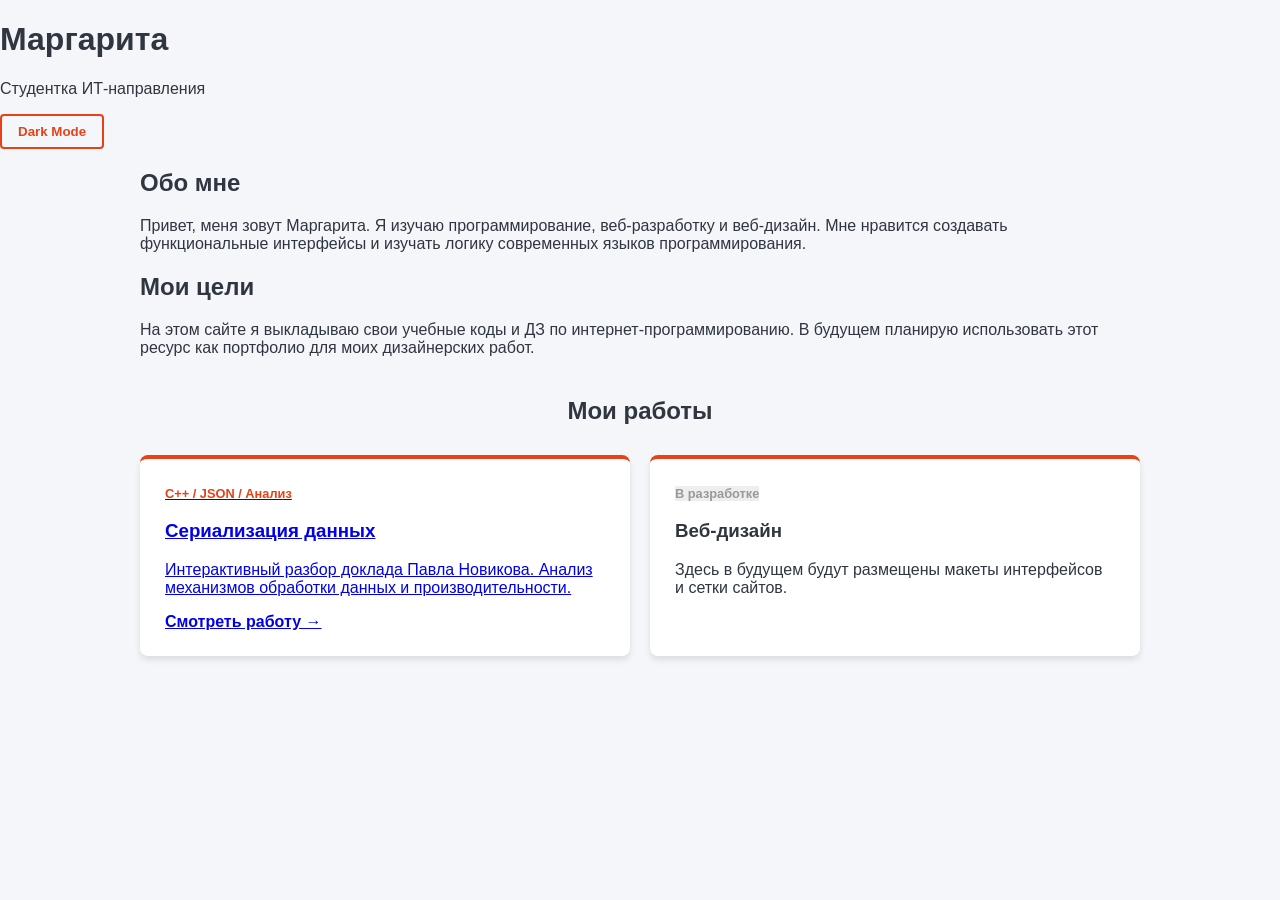
==== index.html @ 4ec5a1df "Update index.html" ====
<!DOCTYPE html>
<html lang="ru">
<head>
    <meta charset="UTF-8">
    <meta name="viewport" content="width=device-width, initial-scale=1.0">
    <title>Портфолио | Маргарита</title>
    <link rel="stylesheet" href="style.css">
</head>
<body>

    <header>
        <div class="header-content">
            <h1>Маргарита</h1>
            <p>Студентка ИТ-направления</p>
            <button id="theme-toggle" class="theme-btn">
                <span id="theme-text">Dark Mode</span>
            </button>
        </div>
    </header>

    <div class="container">
        <section class="about-section">
            <h2>Обо мне</h2>
            <p>Привет, меня зовут Маргарита. Я изучаю программирование, веб-разработку и веб-дизайн. Мне нравится создавать функциональные интерфейсы и изучать логику современных языков программирования.</p>
        </section>

        <section class="about-section goals-section">
            <h2>Мои цели</h2>
            <p>На этом сайте я выкладываю свои учебные коды и ДЗ по интернет-программированию. В будущем планирую использовать этот ресурс как портфолио для моих дизайнерских работ.</p>
        </section>

        <h2 style="text-align: center; margin: 40px 0 30px;">Мои работы</h2>
        
        <div class="projects-grid">
            <a href="json_task.html" class="project-card">
                <span class="tag">C++ / JSON / Анализ</span>
                <h3>Сериализация данных</h3>
                <p>Интерактивный разбор доклада Павла Новикова. Анализ механизмов обработки данных и производительности.</p>
                <strong>Смотреть работу →</strong>
            </a>

            <div class="project-card draft">
                <span class="tag" style="background: #eee; color: #999;">В разработке</span>
                <h3>Веб-дизайн</h3>
                <p>Здесь в будущем будут размещены макеты интерфейсов и сетки сайтов.</p>
            </div>
        </div>
    </div>

    <script src="script.js"></script>
</body>
</html>
---- style.css ----
:root {
    --bg-color: #f5f6fa;
    --card-bg: #ffffff;
    --text-main: #2f3640;
    --accent: #e84118;
    --header-bg: #2f3640;
    --transition: 0.3s ease;
}

[data-theme="dark"] {
    --bg-color: #121212;
    --card-bg: #1e1e1e;
    --text-main: #f5f6fa;
    --header-bg: #000000;
}

body {
    margin: 0;
    font-family: 'Segoe UI', Tahoma, Geneva, Verdana, sans-serif;
    background-color: var(--bg-color);
    color: var(--text-main);
    transition: background-color var(--transition);
}

.container { max-width: 1000px; margin: 0 auto; padding: 0 20px; }

.main-header {
    background-color: var(--header-bg);
    color: white;
    padding: 40px 0;
    border-bottom: 3px solid var(--accent);
}

.header-flex { display: flex; justify-content: space-between; align-items: center; }

.theme-btn {
    background: transparent;
    border: 2px solid var(--accent);
    color: var(--accent);
    padding: 8px 16px;
    border-radius: 4px;
    cursor: pointer;
    font-weight: bold;
    transition: 0.3s;
}

.theme-btn:hover { background: var(--accent); color: white; }

.info-grid { display: grid; grid-template-columns: 1.5fr 1fr; gap: 20px; margin-top: 20px; }

.card, .project-card {
    background: var(--card-bg);
    padding: 25px;
    border-radius: 8px;
    box-shadow: 0 4px 6px rgba(0,0,0,0.1);
}

.projects-section { padding: 50px 0; }
.projects-grid { display: grid; grid-template-columns: repeat(auto-fit, minmax(300px, 1fr)); gap: 20px; }
.project-link { text-decoration: none; color: inherit; }

.project-card { border-top: 4px solid var(--accent); transition: transform 0.2s; }
.project-card:hover { transform: translateY(-5px); }

.tag { color: var(--accent); font-size: 0.8rem; font-weight: bold; }
.title-center { text-align: center; margin-bottom: 30px; }
.main-footer { padding: 30px; text-align: center; opacity: 0.6; font-size: 0.9rem; }

@media (max-width: 768px) {
    .info-grid { grid-template-columns: 1fr; }
    .header-flex { flex-direction: column; gap: 20px; text-align: center; }
}
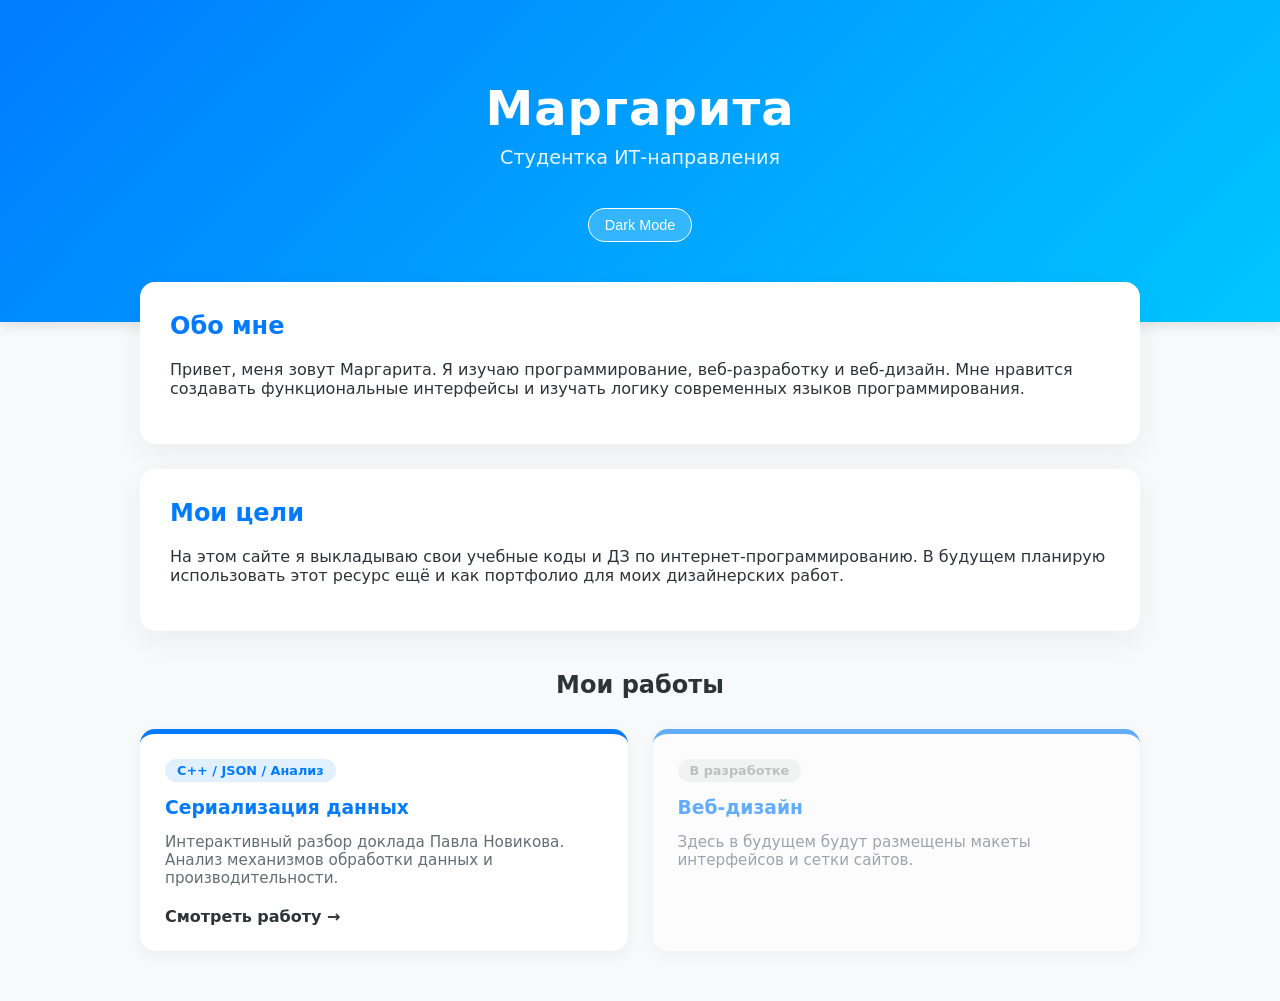
==== commit 3d872407: "Update index.html" ====
--- a/index.html
+++ b/index.html
@@ -26,7 +26,7 @@
 
         <section class="about-section goals-section">
             <h2>Мои цели</h2>
-            <p>На этом сайте я выкладываю свои учебные коды и ДЗ по интернет-программированию. В будущем планирую использовать этот ресурс как портфолио для моих дизайнерских работ.</p>
+            <p>На этом сайте я выкладываю свои учебные коды и ДЗ по интернет-программированию. В будущем планирую использовать этот ресурс ещё и как портфолио для моих дизайнерских работ.</p>
         </section>
 
         <h2 style="text-align: center; margin: 40px 0 30px;">Мои работы</h2>
--- a/style.css
+++ b/style.css
@@ -1,72 +1,110 @@
 :root {
-    --bg-color: #f5f6fa;
+    --bg-color: #f8f9fa;
     --card-bg: #ffffff;
-    --text-main: #2f3640;
-    --accent: #e84118;
-    --header-bg: #2f3640;
-    --transition: 0.3s ease;
+    --text-main: #2d3436;
+    --text-muted: #636e72;
+    --accent: #007bff;
+    --header-grad: linear-gradient(135deg, #007bff 0%, #00c6ff 100%);
+    --shadow: rgba(0,0,0,0.05);
 }
 
 [data-theme="dark"] {
     --bg-color: #121212;
     --card-bg: #1e1e1e;
-    --text-main: #f5f6fa;
-    --header-bg: #000000;
+    --text-main: #f8f9fa;
+    --text-muted: #b2bec3;
+    --header-grad: linear-gradient(135deg, #004a99 0%, #007bff 100%);
+    --shadow: rgba(0,0,0,0.3);
 }
 
 body {
+    font-family: 'Segoe UI', system-ui, sans-serif;
     margin: 0;
-    font-family: 'Segoe UI', Tahoma, Geneva, Verdana, sans-serif;
+    padding: 0;
     background-color: var(--bg-color);
     color: var(--text-main);
-    transition: background-color var(--transition);
+    transition: 0.3s ease;
 }
 
-.container { max-width: 1000px; margin: 0 auto; padding: 0 20px; }
-
-.main-header {
-    background-color: var(--header-bg);
+header {
+    background: var(--header-grad);
     color: white;
-    padding: 40px 0;
-    border-bottom: 3px solid var(--accent);
+    padding: 80px 20px;
+    text-align: center;
+    box-shadow: 0 4px 12px rgba(0,0,0,0.1);
 }
 
-.header-flex { display: flex; justify-content: space-between; align-items: center; }
+header h1 { margin: 0; font-size: 3rem; letter-spacing: 1px; }
+header p { font-size: 1.2rem; opacity: 0.9; margin-top: 10px; }
 
 .theme-btn {
-    background: transparent;
-    border: 2px solid var(--accent);
-    color: var(--accent);
+    margin-top: 20px;
+    background: rgba(255,255,255,0.2);
+    border: 1px solid white;
+    color: white;
     padding: 8px 16px;
-    border-radius: 4px;
+    border-radius: 20px;
     cursor: pointer;
-    font-weight: bold;
+    font-size: 0.9rem;
     transition: 0.3s;
 }
 
-.theme-btn:hover { background: var(--accent); color: white; }
+.theme-btn:hover { background: white; color: var(--accent); }
 
-.info-grid { display: grid; grid-template-columns: 1.5fr 1fr; gap: 20px; margin-top: 20px; }
+.container {
+    max-width: 1000px;
+    margin: -40px auto 50px;
+    padding: 0 20px;
+}
 
-.card, .project-card {
+.about-section {
+    background: var(--card-bg);
+    padding: 30px;
+    border-radius: 15px;
+    box-shadow: 0 10px 30px var(--shadow);
+    margin-bottom: 25px;
+}
+
+.about-section h2 { color: var(--accent); margin-top: 0; }
+
+.projects-grid {
+    display: grid;
+    grid-template-columns: repeat(auto-fit, minmax(300px, 1fr));
+    gap: 25px;
+}
+
+.project-card {
     background: var(--card-bg);
     padding: 25px;
-    border-radius: 8px;
-    box-shadow: 0 4px 6px rgba(0,0,0,0.1);
+    border-radius: 15px;
+    border-top: 5px solid var(--accent);
+    box-shadow: 0 5px 15px var(--shadow);
+    transition: transform 0.3s ease, box-shadow 0.3s ease;
+    text-decoration: none;
+    color: inherit;
 }
 
-.projects-section { padding: 50px 0; }
-.projects-grid { display: grid; grid-template-columns: repeat(auto-fit, minmax(300px, 1fr)); gap: 20px; }
-.project-link { text-decoration: none; color: inherit; }
+.project-card:hover {
+    transform: translateY(-10px);
+    box-shadow: 0 15px 35px var(--shadow);
+}
 
-.project-card { border-top: 4px solid var(--accent); transition: transform 0.2s; }
-.project-card:hover { transform: translateY(-5px); }
+.project-card h3 { margin: 15px 0 10px 0; color: var(--accent); }
+.project-card p { font-size: 0.95rem; color: var(--text-muted); margin-bottom: 20px; }
 
-.tag { color: var(--accent); font-size: 0.8rem; font-weight: bold; }
-.title-center { text-align: center; margin-bottom: 30px; }
-.main-footer { padding: 30px; text-align: center; opacity: 0.6; font-size: 0.9rem; }
+.tag {
+    display: inline-block;
+    background: #e1f0ff;
+    color: #007bff;
+    padding: 4px 12px;
+    border-radius: 20px;
+    font-size: 0.8rem;
+    font-weight: bold;
+}
 
-@media (max-width: 768px) {
-    .info-grid { grid-template-columns: 1fr; }
-    .header-flex { flex-direction: column; gap: 20px; text-align: center; }
+.draft { opacity: 0.6; cursor: default; }
+
+@media (max-width: 600px) {
+    header h1 { font-size: 2rem; }
+    .container { margin-top: 20px; }
 }
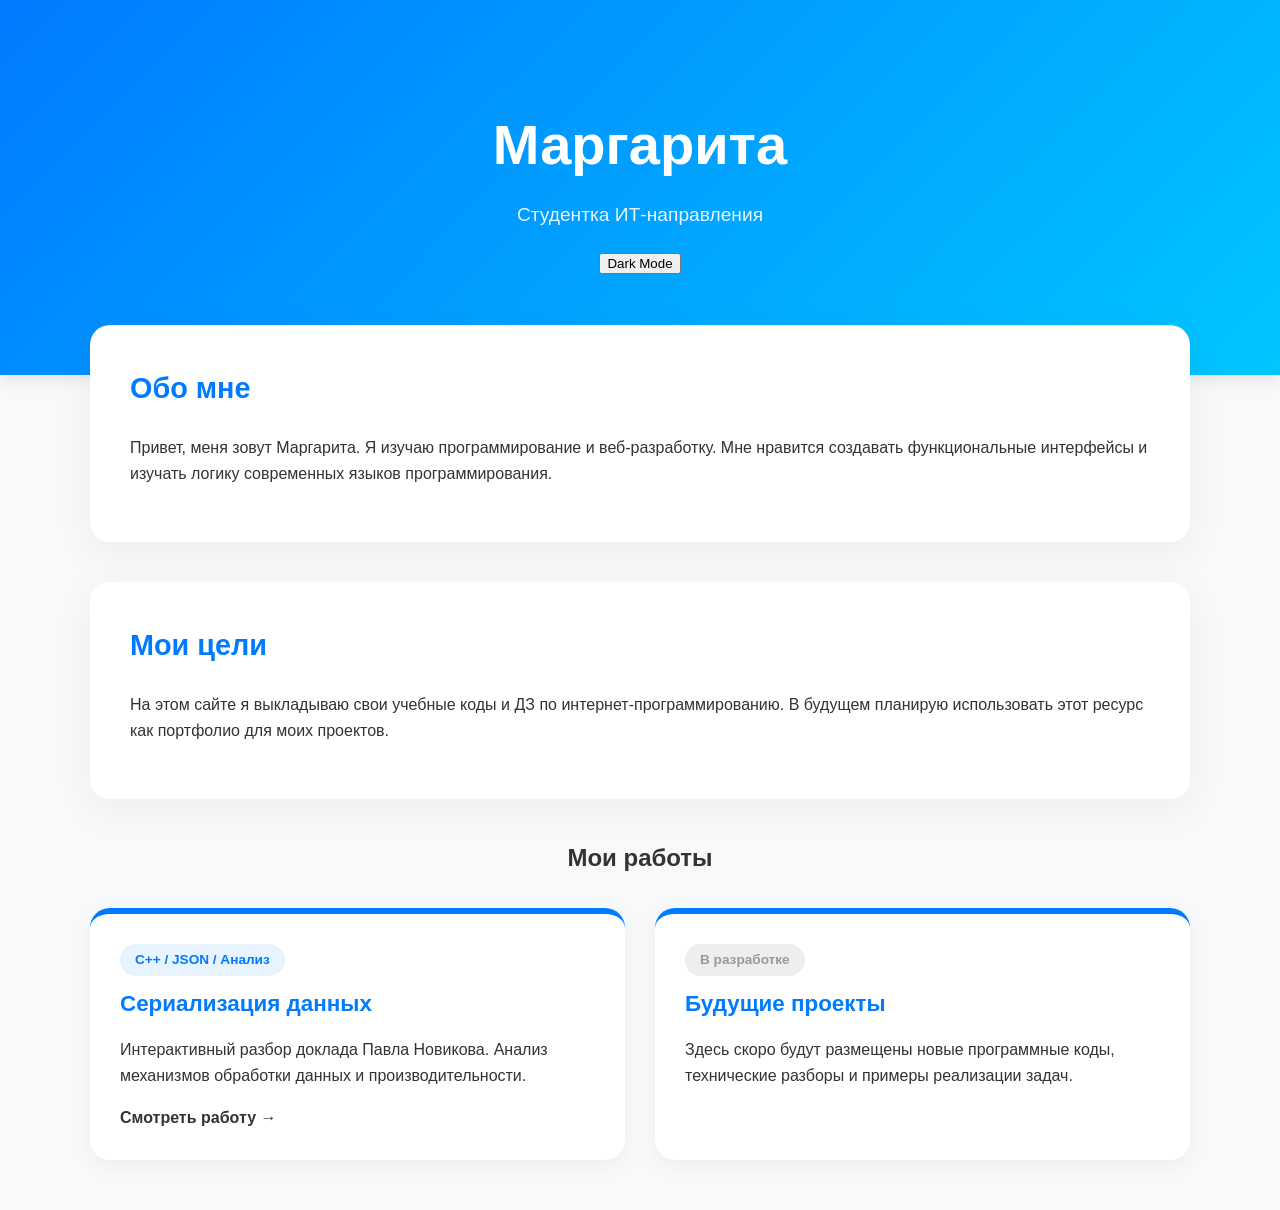
==== commit eaf36e3d: "Update index.html" ====
--- a/index.html
+++ b/index.html
@@ -21,12 +21,12 @@
     <div class="container">
         <section class="about-section">
             <h2>Обо мне</h2>
-            <p>Привет, меня зовут Маргарита. Я изучаю программирование, веб-разработку и веб-дизайн. Мне нравится создавать функциональные интерфейсы и изучать логику современных языков программирования.</p>
+            <p>Привет, меня зовут Маргарита. Я изучаю программирование и веб-разработку. Мне нравится создавать функциональные интерфейсы и изучать логику современных языков программирования.</p>
         </section>
 
         <section class="about-section goals-section">
             <h2>Мои цели</h2>
-            <p>На этом сайте я выкладываю свои учебные коды и ДЗ по интернет-программированию. В будущем планирую использовать этот ресурс ещё и как портфолио для моих дизайнерских работ.</p>
+            <p>На этом сайте я выкладываю свои учебные коды и ДЗ по интернет-программированию. В будущем планирую использовать этот ресурс как портфолио для моих проектов.</p>
         </section>
 
         <h2 style="text-align: center; margin: 40px 0 30px;">Мои работы</h2>
@@ -41,8 +41,8 @@
 
             <div class="project-card draft">
                 <span class="tag" style="background: #eee; color: #999;">В разработке</span>
-                <h3>Веб-дизайн</h3>
-                <p>Здесь в будущем будут размещены макеты интерфейсов и сетки сайтов.</p>
+                <h3>Будущие проекты</h3>
+                <p>Здесь скоро будут размещены новые программные коды, технические разборы и примеры реализации задач.</p>
             </div>
         </div>
     </div>
--- a/style.css
+++ b/style.css
@@ -1,110 +1,145 @@
-:root {
-    --bg-color: #f8f9fa;
-    --card-bg: #ffffff;
-    --text-main: #2d3436;
-    --text-muted: #636e72;
-    --accent: #007bff;
-    --header-grad: linear-gradient(135deg, #007bff 0%, #00c6ff 100%);
-    --shadow: rgba(0,0,0,0.05);
-}
-
-[data-theme="dark"] {
-    --bg-color: #121212;
-    --card-bg: #1e1e1e;
-    --text-main: #f8f9fa;
-    --text-muted: #b2bec3;
-    --header-grad: linear-gradient(135deg, #004a99 0%, #007bff 100%);
-    --shadow: rgba(0,0,0,0.3);
-}
-
 body {
-    font-family: 'Segoe UI', system-ui, sans-serif;
+    font-family: 'Segoe UI', Tahoma, Geneva, Verdana, sans-serif;
     margin: 0;
     padding: 0;
-    background-color: var(--bg-color);
-    color: var(--text-main);
-    transition: 0.3s ease;
+    background-color: #f8f9fa; 
+    color: #333;
+    line-height: 1.6;
 }
 
 header {
-    background: var(--header-grad);
+    background: linear-gradient(135deg, #007bff 0%, #00c6ff 100%);
     color: white;
-    padding: 80px 20px;
+    padding: 100px 20px; 
     text-align: center;
-    box-shadow: 0 4px 12px rgba(0,0,0,0.1);
+    box-shadow: 0 4px 15px rgba(0,0,0,0.1);
+    position: relative;
 }
 
-header h1 { margin: 0; font-size: 3rem; letter-spacing: 1px; }
-header p { font-size: 1.2rem; opacity: 0.9; margin-top: 10px; }
-
-.theme-btn {
-    margin-top: 20px;
-    background: rgba(255,255,255,0.2);
-    border: 1px solid white;
-    color: white;
-    padding: 8px 16px;
-    border-radius: 20px;
-    cursor: pointer;
-    font-size: 0.9rem;
-    transition: 0.3s;
+header h1 {
+    margin: 0;
+    font-size: 3.5rem;
+    font-weight: 700;
 }
 
-.theme-btn:hover { background: white; color: var(--accent); }
+header p {
+    font-size: 1.2rem;
+    opacity: 0.9;
+    margin-top: 10px;
+}
+
+.back-link {
+    position: absolute;
+    top: 20px;
+    left: 30px;
+    color: white;
+    text-decoration: none;
+    font-size: 0.9rem;
+    font-weight: bold;
+}
 
 .container {
-    max-width: 1000px;
-    margin: -40px auto 50px;
+    max-width: 1100px;
+    margin: -50px auto 50px; 
     padding: 0 20px;
+    position: relative;
 }
 
 .about-section {
-    background: var(--card-bg);
-    padding: 30px;
-    border-radius: 15px;
-    box-shadow: 0 10px 30px var(--shadow);
-    margin-bottom: 25px;
+    background: white;
+    padding: 40px;
+    border-radius: 20px;
+    box-shadow: 0 10px 40px rgba(0,0,0,0.05);
+    margin-bottom: 40px;
 }
 
-.about-section h2 { color: var(--accent); margin-top: 0; }
+.about-section h2 {
+    color: #007bff;
+    margin-top: 0;
+    font-size: 1.8rem;
+}
 
 .projects-grid {
     display: grid;
-    grid-template-columns: repeat(auto-fit, minmax(300px, 1fr));
-    gap: 25px;
+    grid-template-columns: repeat(auto-fit, minmax(280px, 1fr));
+    gap: 30px;
+    margin-top: 20px;
 }
 
 .project-card {
-    background: var(--card-bg);
-    padding: 25px;
-    border-radius: 15px;
-    border-top: 5px solid var(--accent);
-    box-shadow: 0 5px 15px var(--shadow);
+    background: white;
+    padding: 30px;
+    border-radius: 20px;
+    border-top: 6px solid #007bff; 
+    box-shadow: 0 5px 20px rgba(0,0,0,0.05);
     transition: transform 0.3s ease, box-shadow 0.3s ease;
     text-decoration: none;
     color: inherit;
 }
 
 .project-card:hover {
-    transform: translateY(-10px);
-    box-shadow: 0 15px 35px var(--shadow);
+    transform: translateY(-12px);
+    box-shadow: 0 20px 40px rgba(0,0,0,0.1);
 }
 
-.project-card h3 { margin: 15px 0 10px 0; color: var(--accent); }
-.project-card p { font-size: 0.95rem; color: var(--text-muted); margin-bottom: 20px; }
+.project-card h3 {
+    margin: 10px 0;
+    color: #007bff;
+    font-size: 1.4rem;
+}
 
 .tag {
     display: inline-block;
-    background: #e1f0ff;
+    background: #e7f3ff;
     color: #007bff;
-    padding: 4px 12px;
-    border-radius: 20px;
-    font-size: 0.8rem;
-    font-weight: bold;
+    padding: 5px 15px;
+    border-radius: 25px;
+    font-size: 0.85rem;
+    font-weight: 600;
 }
 
-.draft { opacity: 0.6; cursor: default; }
+.code-container {
+    background: #282c34;
+    color: #abb2bf;
+    padding: 25px;
+    border-radius: 12px;
+    overflow-x: auto;
+    font-family: 'Consolas', 'Courier New', monospace;
+    line-height: 1.5;
+}
 
-@media (max-width: 600px) {
-    header h1 { font-size: 2rem; }
-    .container { margin-top: 20px; }
+.terminal-box {
+    background: #121212;
+    border-radius: 12px;
+    overflow: hidden;
+    margin-top: 20px;
 }
+
+.terminal-top {
+    background: #2d2d2d;
+    padding: 12px 20px;
+    color: #ccc;
+    display: flex;
+    justify-content: space-between;
+    font-size: 0.8rem;
+}
+
+.terminal-content {
+    padding: 25px;
+    color: #00ff41; 
+    font-family: 'Courier New', Courier, monospace;
+    min-height: 100px;
+}
+
+.cursor {
+    border-left: 8px solid #00ff41;
+    margin-left: 5px;
+    animation: blink 1.2s infinite;
+}
+
+@keyframes blink { 50% { opacity: 0; } }
+
+@media (max-width: 768px) {
+    header h1 { font-size: 2.2rem; }
+    .container { margin-top: -30px; }
+}
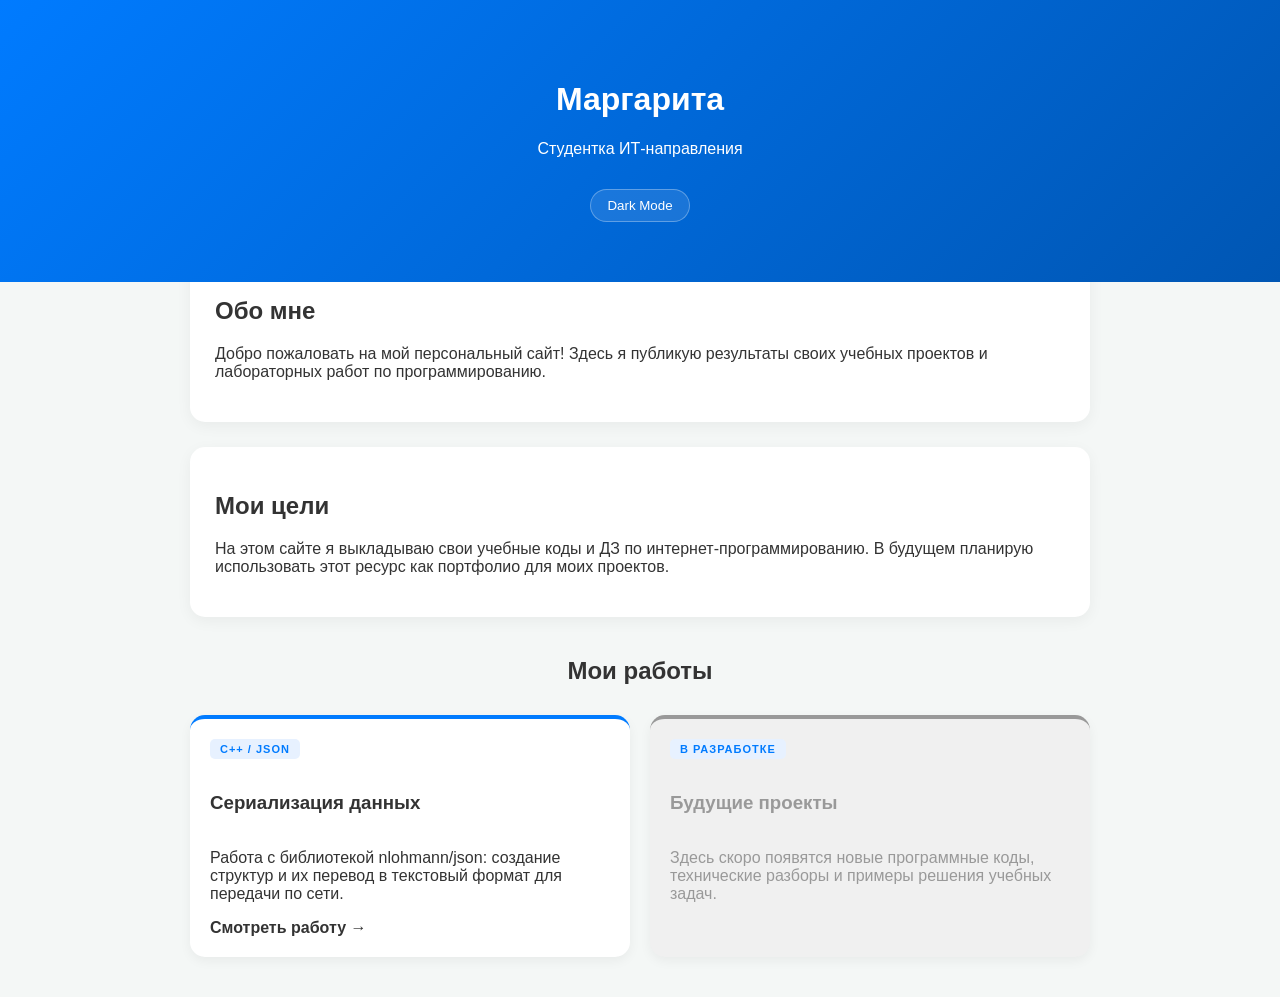
==== commit 453293e2: "Update index.html" ====
--- a/index.html
+++ b/index.html
@@ -21,7 +21,7 @@
     <div class="container">
         <section class="about-section">
             <h2>Обо мне</h2>
-            <p>Привет, меня зовут Маргарита. Я изучаю программирование и веб-разработку. Мне нравится создавать функциональные интерфейсы и изучать логику современных языков программирования.</p>
+            <p>Добро пожаловать на мой персональный сайт! Здесь я публикую результаты своих учебных проектов и лабораторных работ по программированию.</p>
         </section>
 
         <section class="about-section goals-section">
@@ -33,16 +33,16 @@
         
         <div class="projects-grid">
             <a href="json_task.html" class="project-card">
-                <span class="tag">C++ / JSON / Анализ</span>
+                <span class="tag">C++ / JSON</span>
                 <h3>Сериализация данных</h3>
-                <p>Интерактивный разбор доклада Павла Новикова. Анализ механизмов обработки данных и производительности.</p>
+                <p>Работа с библиотекой nlohmann/json: создание структур и их перевод в текстовый формат для передачи по сети.</p>
                 <strong>Смотреть работу →</strong>
             </a>
 
             <div class="project-card draft">
-                <span class="tag" style="background: #eee; color: #999;">В разработке</span>
+                <span class="tag">В разработке</span>
                 <h3>Будущие проекты</h3>
-                <p>Здесь скоро будут размещены новые программные коды, технические разборы и примеры реализации задач.</p>
+                <p>Здесь скоро появятся новые программные коды, технические разборы и примеры решения учебных задач.</p>
             </div>
         </div>
     </div>
--- a/style.css
+++ b/style.css
@@ -1,145 +1,119 @@
+:root {
+    --bg-color: #f4f7f6;
+    --card-bg: #ffffff;
+    --text-color: #333;
+    --header-grad: linear-gradient(135deg, #007bff 0%, #0056b3 100%);
+    --accent: #007bff;
+    --tag-bg: #e7f1ff;
+    --draft-bg: #f0f0f0;
+    --draft-text: #999;  
+}
+
+body.dark-mode {
+    --bg-color: #121212;
+    --card-bg: #1e1e1e;
+    --text-color: #e0e0e0;
+    --header-grad: linear-gradient(135deg, #1a1a1a 0%, #000000 100%);
+    --accent: #3391ff;
+    --tag-bg: #2d2d2d;
+    --draft-bg: #252525;
+    --draft-text: #555;
+}
+
 body {
     font-family: 'Segoe UI', Tahoma, Geneva, Verdana, sans-serif;
     margin: 0;
-    padding: 0;
-    background-color: #f8f9fa; 
-    color: #333;
-    line-height: 1.6;
+    background-color: var(--bg-color);
+    color: var(--text-color);
+    transition: 0.3s ease;
 }
 
 header {
-    background: linear-gradient(135deg, #007bff 0%, #00c6ff 100%);
+    background: var(--header-grad);
     color: white;
-    padding: 100px 20px; 
+    padding: 60px 20px;
     text-align: center;
-    box-shadow: 0 4px 15px rgba(0,0,0,0.1);
     position: relative;
 }
 
-header h1 {
-    margin: 0;
-    font-size: 3.5rem;
-    font-weight: 700;
+.container {
+    max-width: 900px;
+    margin: -30px auto 40px;
+    padding: 0 20px;
 }
 
-header p {
-    font-size: 1.2rem;
-    opacity: 0.9;
-    margin-top: 10px;
+.theme-btn {
+    background: rgba(255, 255, 255, 0.1);
+    border: 1px solid rgba(255, 255, 255, 0.3);
+    color: white;
+    padding: 8px 16px;
+    border-radius: 20px;
+    cursor: pointer;
+    margin-top: 15px;
+    transition: 0.3s;
 }
 
-.back-link {
-    position: absolute;
-    top: 20px;
-    left: 30px;
-    color: white;
-    text-decoration: none;
-    font-size: 0.9rem;
-    font-weight: bold;
-}
-
-.container {
-    max-width: 1100px;
-    margin: -50px auto 50px; 
-    padding: 0 20px;
-    position: relative;
+.theme-btn:hover {
+    background: rgba(255, 255, 255, 0.2);
 }
 
 .about-section {
-    background: white;
-    padding: 40px;
-    border-radius: 20px;
-    box-shadow: 0 10px 40px rgba(0,0,0,0.05);
-    margin-bottom: 40px;
-}
-
-.about-section h2 {
-    color: #007bff;
-    margin-top: 0;
-    font-size: 1.8rem;
+    background: var(--card-bg);
+    padding: 25px;
+    border-radius: 15px;
+    box-shadow: 0 4px 15px rgba(0,0,0,0.05);
+    margin-bottom: 25px;
 }
 
 .projects-grid {
     display: grid;
-    grid-template-columns: repeat(auto-fit, minmax(280px, 1fr));
-    gap: 30px;
-    margin-top: 20px;
+    grid-template-columns: 1fr 1fr;
+    gap: 20px;
 }
 
 .project-card {
-    background: white;
-    padding: 30px;
-    border-radius: 20px;
-    border-top: 6px solid #007bff; 
-    box-shadow: 0 5px 20px rgba(0,0,0,0.05);
-    transition: transform 0.3s ease, box-shadow 0.3s ease;
+    background: var(--card-bg);
+    padding: 20px;
+    border-radius: 15px;
     text-decoration: none;
     color: inherit;
+    border-top: 4px solid var(--accent);
+    box-shadow: 0 4px 12px rgba(0,0,0,0.05);
+    transition: 0.3s;
+    display: flex;
+    flex-direction: column;
 }
 
-.project-card:hover {
-    transform: translateY(-12px);
-    box-shadow: 0 20px 40px rgba(0,0,0,0.1);
-}
-
-.project-card h3 {
-    margin: 10px 0;
-    color: #007bff;
-    font-size: 1.4rem;
+.project-card:hover:not(.draft) {
+    transform: translateY(-5px);
 }
 
 .tag {
-    display: inline-block;
-    background: #e7f3ff;
-    color: #007bff;
-    padding: 5px 15px;
-    border-radius: 25px;
-    font-size: 0.85rem;
-    font-weight: 600;
+    font-size: 11px;
+    text-transform: uppercase;
+    letter-spacing: 1px;
+    font-weight: bold;
+    color: var(--accent);
+    background: var(--tag-bg);
+    padding: 4px 10px;
+    border-radius: 5px;
+    align-self: flex-start;
+    margin-bottom: 15px;
 }
 
-.code-container {
-    background: #282c34;
-    color: #abb2bf;
-    padding: 25px;
-    border-radius: 12px;
-    overflow-x: auto;
-    font-family: 'Consolas', 'Courier New', monospace;
-    line-height: 1.5;
+.project-card.draft {
+    background: var(--draft-bg);
+    border-top-color: var(--draft-text);
+    cursor: default; 
 }
 
-.terminal-box {
-    background: #121212;
-    border-radius: 12px;
-    overflow: hidden;
-    margin-top: 20px;
+.project-card.draft h3, 
+.project-card.draft p {
+    color: var(--draft-text);
 }
 
-.terminal-top {
-    background: #2d2d2d;
-    padding: 12px 20px;
-    color: #ccc;
-    display: flex;
-    justify-content: space-between;
-    font-size: 0.8rem;
+@media (max-width: 650px) {
+    .projects-grid {
+        grid-template-columns: 1fr;
+    }
 }
-
-.terminal-content {
-    padding: 25px;
-    color: #00ff41; 
-    font-family: 'Courier New', Courier, monospace;
-    min-height: 100px;
-}
-
-.cursor {
-    border-left: 8px solid #00ff41;
-    margin-left: 5px;
-    animation: blink 1.2s infinite;
-}
-
-@keyframes blink { 50% { opacity: 0; } }
-
-@media (max-width: 768px) {
-    header h1 { font-size: 2.2rem; }
-    .container { margin-top: -30px; }
-}
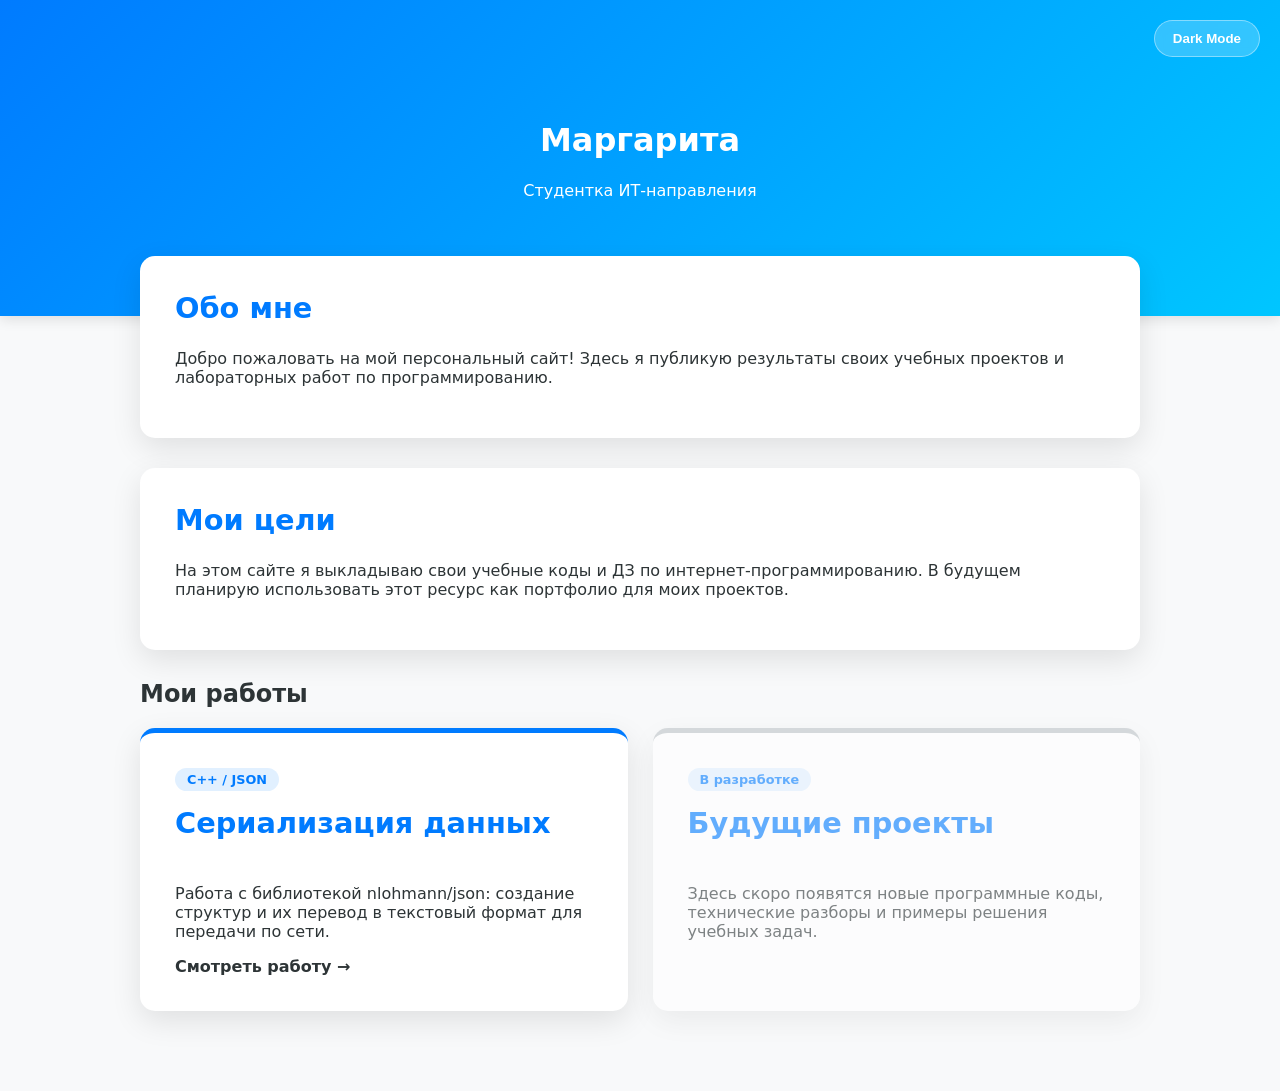
==== commit 63af378a: "Update index.html" ====
--- a/index.html
+++ b/index.html
@@ -9,13 +9,11 @@
 <body>
 
     <header>
-        <div class="header-content">
-            <h1>Маргарита</h1>
-            <p>Студентка ИТ-направления</p>
-            <button id="theme-toggle" class="theme-btn">
-                <span id="theme-text">Dark Mode</span>
-            </button>
-        </div>
+        <button id="theme-toggle" class="theme-btn">
+            <span id="theme-text">Dark Mode</span>
+        </button>
+        <h1>Маргарита</h1>
+        <p>Студентка ИТ-направления</p>
     </header>
 
     <div class="container">
@@ -29,7 +27,7 @@
             <p>На этом сайте я выкладываю свои учебные коды и ДЗ по интернет-программированию. В будущем планирую использовать этот ресурс как портфолио для моих проектов.</p>
         </section>
 
-        <h2 style="text-align: center; margin: 40px 0 30px;">Мои работы</h2>
+        <h2 class="section-title">Мои работы</h2>
         
         <div class="projects-grid">
             <a href="json_task.html" class="project-card">
--- a/style.css
+++ b/style.css
@@ -1,119 +1,112 @@
 :root {
-    --bg-color: #f4f7f6;
+    --bg-color: #f8f9fa;
+    --text-color: #2d3436;
     --card-bg: #ffffff;
-    --text-color: #333;
-    --header-grad: linear-gradient(135deg, #007bff 0%, #0056b3 100%);
     --accent: #007bff;
-    --tag-bg: #e7f1ff;
-    --draft-bg: #f0f0f0;
-    --draft-text: #999;  
+    --title-blue: #007bff; 
+    --header-grad: linear-gradient(135deg, #007bff 0%, #00c6ff 100%);
+    --tag-bg: #e1f0ff;
 }
 
 body.dark-mode {
     --bg-color: #121212;
+    --text-color: #e0e0e0;
     --card-bg: #1e1e1e;
-    --text-color: #e0e0e0;
-    --header-grad: linear-gradient(135deg, #1a1a1a 0%, #000000 100%);
     --accent: #3391ff;
+    --title-blue: #3391ff; 
     --tag-bg: #2d2d2d;
-    --draft-bg: #252525;
-    --draft-text: #555;
 }
 
 body {
-    font-family: 'Segoe UI', Tahoma, Geneva, Verdana, sans-serif;
+    font-family: 'Segoe UI', system-ui, -apple-system, sans-serif;
     margin: 0;
     background-color: var(--bg-color);
     color: var(--text-color);
-    transition: 0.3s ease;
+    transition: background-color 0.3s, color 0.3s;
 }
 
+/* 3. ШАПКА */
 header {
-    background: var(--header-grad);
+    background: var(--header-grad) !important; 
     color: white;
-    padding: 60px 20px;
+    padding: 100px 20px; 
     text-align: center;
     position: relative;
+    box-shadow: 0 4px 12px rgba(0,0,0,0.1);
 }
 
 .container {
-    max-width: 900px;
-    margin: -30px auto 40px;
+    max-width: 1000px;
+    margin: -60px auto 50px; 
     padding: 0 20px;
+    position: relative; 
+    z-index: 10;
 }
 
-.theme-btn {
-    background: rgba(255, 255, 255, 0.1);
-    border: 1px solid rgba(255, 255, 255, 0.3);
-    color: white;
-    padding: 8px 16px;
-    border-radius: 20px;
-    cursor: pointer;
-    margin-top: 15px;
-    transition: 0.3s;
+.about-section, .project-card {
+    background: var(--card-bg);
+    padding: 35px;
+    border-radius: 15px;
+    box-shadow: 0 10px 30px rgba(0,0,0,0.1);
+    margin-bottom: 30px;
+    transition: background-color 0.3s, transform 0.3s;
 }
 
-.theme-btn:hover {
-    background: rgba(255, 255, 255, 0.2);
-}
-
-.about-section {
-    background: var(--card-bg);
-    padding: 25px;
-    border-radius: 15px;
-    box-shadow: 0 4px 15px rgba(0,0,0,0.05);
-    margin-bottom: 25px;
+.about-section h2, 
+.project-card h3 {
+    color: var(--title-blue) !important;
+    margin-top: 0;
+    font-size: 1.8rem;
 }
 
 .projects-grid {
     display: grid;
-    grid-template-columns: 1fr 1fr;
-    gap: 20px;
+    grid-template-columns: repeat(auto-fit, minmax(300px, 1fr));
+    gap: 25px;
 }
 
 .project-card {
-    background: var(--card-bg);
-    padding: 20px;
-    border-radius: 15px;
+    border-top: 5px solid var(--accent);
     text-decoration: none;
     color: inherit;
-    border-top: 4px solid var(--accent);
-    box-shadow: 0 4px 12px rgba(0,0,0,0.05);
-    transition: 0.3s;
     display: flex;
     flex-direction: column;
 }
 
 .project-card:hover:not(.draft) {
-    transform: translateY(-5px);
+    transform: translateY(-10px);
 }
 
 .tag {
-    font-size: 11px;
-    text-transform: uppercase;
-    letter-spacing: 1px;
+    display: inline-block;
+    background: var(--tag-bg);
+    color: var(--accent);
+    padding: 4px 12px;
+    border-radius: 20px;
+    font-size: 0.8rem;
     font-weight: bold;
-    color: var(--accent);
-    background: var(--tag-bg);
-    padding: 4px 10px;
-    border-radius: 5px;
+    margin-bottom: 15px;
     align-self: flex-start;
-    margin-bottom: 15px;
 }
 
+
 .project-card.draft {
-    background: var(--draft-bg);
-    border-top-color: var(--draft-text);
-    cursor: default; 
+    opacity: 0.6;
+    cursor: default;
+    border-top-color: #bdc3c7;
 }
 
-.project-card.draft h3, 
-.project-card.draft p {
-    color: var(--draft-text);
+.theme-btn {
+    position: absolute;
+    top: 20px;
+    right: 20px;
+    background: rgba(255, 255, 255, 0.2);
+    border: 1px solid rgba(255, 255, 255, 0.4);
+    color: white;
+    padding: 10px 18px;
+    border-radius: 25px;
+    cursor: pointer;
+    font-weight: 600;
+    backdrop-filter: blur(5px);
+    transition: 0.3s;
 }
-
-@media (max-width: 650px) {
-    .projects-grid {
-        grid-template-columns: 1fr;
-    }
-}
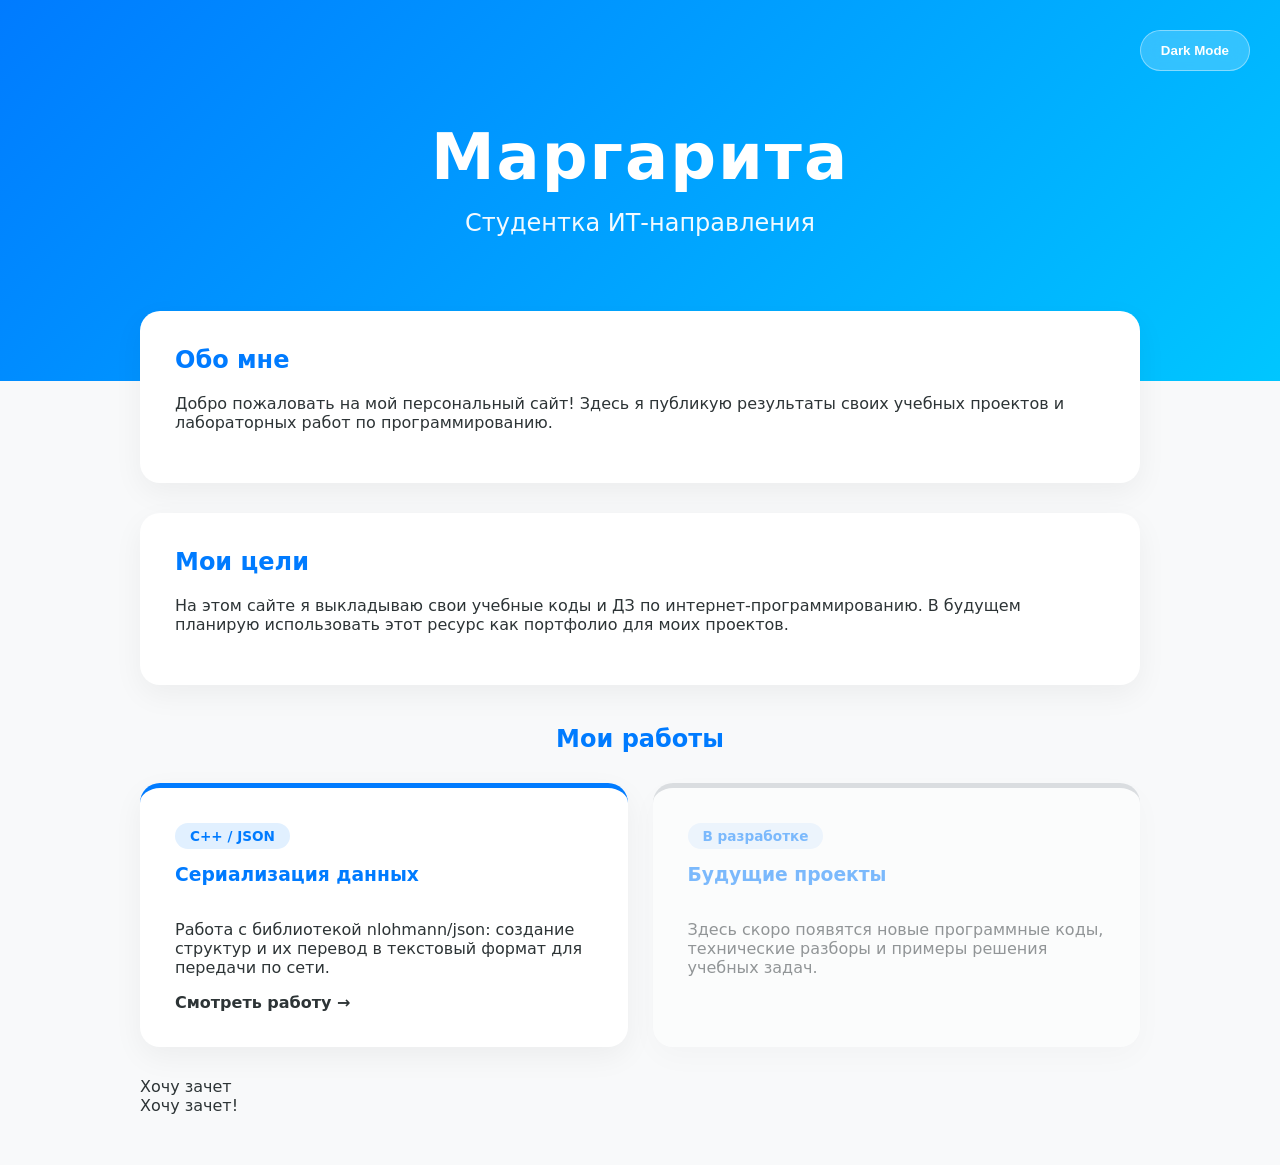
==== commit e46712a7: "Update index.html" ====
--- a/index.html
+++ b/index.html
@@ -43,6 +43,12 @@
                 <p>Здесь скоро появятся новые программные коды, технические разборы и примеры решения учебных задач.</p>
             </div>
         </div>
+        <div class="final">
+            <div class="stamp">Хочу зачет</div>
+        </div>
+        <div class="final">Хочу зачет!</div>
+            
+        </div>
     </div>
 
     <script src="script.js"></script>
--- a/style.css
+++ b/style.css
@@ -6,6 +6,7 @@
     --title-blue: #007bff; 
     --header-grad: linear-gradient(135deg, #007bff 0%, #00c6ff 100%);
     --tag-bg: #e1f0ff;
+    --card-shadow: 0 10px 30px rgba(0,0,0,0.05);
 }
 
 body.dark-mode {
@@ -15,48 +16,76 @@
     --accent: #3391ff;
     --title-blue: #3391ff; 
     --tag-bg: #2d2d2d;
+    --card-shadow: 0 10px 40px rgba(51, 145, 255, 0.2); 
 }
 
 body {
-    font-family: 'Segoe UI', system-ui, -apple-system, sans-serif;
+    font-family: 'Segoe UI', system-ui, sans-serif;
     margin: 0;
     background-color: var(--bg-color);
     color: var(--text-color);
     transition: background-color 0.3s, color 0.3s;
 }
 
-/* 3. ШАПКА */
+body:not(.dark-mode) .back-link {
+    background: #f0f0f0 !important; 
+    color: #007bff !important;     
+    border-color: #007bff !important;
+}
+
+body:not(.dark-mode) .arrow {
+    background-color: #007bff !important; 
+    box-shadow: 0 4px 10px rgba(0, 0, 0, 0.1) !important; 
+}
+
 header {
     background: var(--header-grad) !important; 
     color: white;
-    padding: 100px 20px; 
+    padding: 120px 20px;
     text-align: center;
     position: relative;
-    box-shadow: 0 4px 12px rgba(0,0,0,0.1);
+}
+
+header h1 { 
+    margin: 0; 
+    font-size: 4rem; 
+    font-weight: 700;
+    letter-spacing: 2px;
+}
+
+header p { 
+    font-size: 1.5rem; 
+    opacity: 0.95; 
+    margin-top: 15px;
 }
 
 .container {
     max-width: 1000px;
-    margin: -60px auto 50px; 
+    margin: -70px auto 50px; 
     padding: 0 20px;
-    position: relative; 
+    position: relative;
     z-index: 10;
 }
 
 .about-section, .project-card {
     background: var(--card-bg);
     padding: 35px;
-    border-radius: 15px;
-    box-shadow: 0 10px 30px rgba(0,0,0,0.1);
+    border-radius: 20px;
+    box-shadow: var(--card-shadow);
     margin-bottom: 30px;
-    transition: background-color 0.3s, transform 0.3s;
+    transition: all 0.3s ease;
 }
 
 .about-section h2, 
-.project-card h3 {
+.project-card h3,
+.section-title {
     color: var(--title-blue) !important;
     margin-top: 0;
-    font-size: 1.8rem;
+}
+
+.section-title {
+    text-align: center;
+    margin: 40px 0 30px;
 }
 
 .projects-grid {
@@ -75,38 +104,364 @@
 
 .project-card:hover:not(.draft) {
     transform: translateY(-10px);
+    box-shadow: 0 15px 45px rgba(51, 145, 255, 0.3); 
 }
 
 .tag {
     display: inline-block;
     background: var(--tag-bg);
     color: var(--accent);
-    padding: 4px 12px;
+    padding: 5px 15px;
     border-radius: 20px;
-    font-size: 0.8rem;
+    font-size: 0.85rem;
     font-weight: bold;
     margin-bottom: 15px;
     align-self: flex-start;
 }
 
-
 .project-card.draft {
-    opacity: 0.6;
+    opacity: 0.5;
     cursor: default;
     border-top-color: #bdc3c7;
 }
 
 .theme-btn {
     position: absolute;
-    top: 20px;
-    right: 20px;
+    top: 30px;
+    right: 30px;
     background: rgba(255, 255, 255, 0.2);
     border: 1px solid rgba(255, 255, 255, 0.4);
     color: white;
-    padding: 10px 18px;
-    border-radius: 25px;
+    padding: 12px 20px;
+    border-radius: 30px;
     cursor: pointer;
     font-weight: 600;
-    backdrop-filter: blur(5px);
+    backdrop-filter: blur(8px);
     transition: 0.3s;
 }
+
+.theme-btn:hover {
+    background: rgba(255, 255, 255, 0.3);
+}
+
+/* --- СПЕЦИФИКА ВТОРОЙ СТРАНИЦЫ --- */
+
+.header-top-row {
+    display: flex;
+    justify-content: space-between;
+    align-items: center;
+    padding: 20px;
+    max-width: 1200px;
+    margin: 0 auto;
+}
+
+.navigation-container {
+    display: flex !important;
+    justify-content: flex-start !important;
+    width: 100% !important;
+    max-width: 1200px !important;
+    margin: 15px 0 20px 0 !important; 
+    padding: 0 40px !important;
+    position: relative !important;
+    transform: translateX(10px) !important; 
+    z-index: 100 !important;
+}
+
+main.container {
+    margin-top: 50px !important;
+}
+
+.back-link {
+    display: inline-block !important;
+    padding: 12px 24px !important;
+    background: #1a1a1a !important; 
+    color: #007bff !important;     
+    border: 2px solid #007bff !important;
+    border-radius: 30px !important;
+    text-decoration: none !important;
+    font-weight: bold !important;
+    transition: 0.3s ease !important;
+}
+
+.back-link:hover {
+    background: #007bff !important;
+    color: white !important;
+}
+.carousel-viewport {
+    display: flex;
+    align-items: center;
+    position: relative;
+    padding: 20px 0;
+    gap: 15px;
+}
+
+.carousel-track-container {
+    overflow: hidden !important; 
+    width: 100%;
+    padding: 20px 0;
+}
+
+.carousel-track {
+    display: flex;
+    gap: 20px;
+    transition: transform 0.5s cubic-bezier(0.4, 0, 0.2, 1);
+}
+
+.video-item {
+    min-width: calc(33.33% - 14px); 
+    background: var(--card-bg);
+    border-radius: 15px;
+    overflow: hidden;
+    text-decoration: none;
+    border: 1px solid rgba(51, 145, 255, 0.2);
+    transition: 0.3s;
+    box-shadow: none; 
+}
+
+.video-item:hover {
+    transform: translateY(-10px);
+    border-color: var(--accent);
+}
+
+.video-preview {
+    width: 100%;
+    height: 120px;
+    background: #000;
+    display: flex;
+    align-items: center;
+    justify-content: center;
+    color: var(--accent);
+    font-weight: bold;
+}
+
+.carousel-navigation {
+    position: absolute;
+    top: 50%;
+    width: 100%;
+    display: flex;
+    justify-content: space-between;
+    transform: translateY(-50%);
+    pointer-events: none; 
+    z-index: 10;
+}
+
+.arrow {
+    position: absolute !important;
+    top: 50% !important;
+    transform: translateY(-50%) !important;
+    width: 50px !important;
+    height: 50px !important;
+    background-color: #007bff !important; 
+    color: white !important;
+    border-radius: 50% !important;
+    border: none !important;
+    display: flex !important;
+    align-items: center !important;
+    justify-content: center !important;
+    cursor: pointer !important;
+    z-index: 100 !important;
+    box-shadow: 0 4px 10px rgba(0,0,0,0.3) !important;
+    padding: 0 !important;
+}
+
+.arrow:hover {
+    background-color: #0056b3 !important; 
+}
+
+.arrow.prev {
+    left: -25px !important; 
+}
+
+.arrow.next {
+    right: -25px !important; 
+}
+
+.arrow svg {
+    width: 28px !important;
+    height: 28px !important;
+}
+
+.carousel-viewport {
+    position: relative !important;
+    overflow: visible !important; 
+    margin: 0 30px !important; 
+}
+
+
+.note-card {
+    background: var(--card-bg);
+    padding: 20px;
+    border-radius: 15px;
+    border-left: 4px solid var(--accent); 
+    margin-bottom: 20px;
+    transition: 0.3s;
+}
+
+.note-card:hover {
+    transform: translateX(10px);
+    background: rgba(51, 145, 255, 0.1);
+}
+
+.note-time {
+    color: var(--accent);
+    font-family: monospace;
+    font-weight: bold;
+}
+
+#cppCode {
+    color: #d19a66 !important; 
+    padding: 20px;
+    display: block;
+    font-family: 'Consolas', monospace;
+    line-height: 1.6;
+}
+
+.code-editor {
+    background: #1e1e1e;
+    border-radius: 15px 15px 0 0;
+    border: 1px solid #333;
+}
+
+.button-container {
+    position: relative;
+    display: inline-flex;
+    align-items: center;
+}
+
+.toast-msg {
+    position: absolute;
+    bottom: 135%;
+    left: 50%;
+    transform: translateX(-50%);
+    background: var(--accent);
+    color: white;
+    padding: 5px 12px;
+    border-radius: 6px;
+    font-size: 12px;
+    display: none; 
+    white-space: nowrap;
+    z-index: 100;
+    box-shadow: 0 4px 10px rgba(0, 0, 0, 0.2);
+}
+
+
+.editor-header, .terminal-bar {
+    display: flex;
+    justify-content: space-between;
+    align-items: center;
+    padding: 10px 20px;
+    background: #2d2d2d;
+    border-bottom: 1px solid #444;
+}
+
+.copy-btn, .run, .stop {
+    padding: 6px 16px;
+    border: 1px solid var(--accent);
+    background: transparent;
+    color: var(--accent);
+    border-radius: 8px;
+    cursor: pointer;
+    font-weight: bold;
+    transition: 0.3s;
+}
+
+.copy-btn:hover, .run:hover {
+    background: var(--accent);
+    color: white;
+}
+
+.button-container {
+    position: relative;
+    display: inline-block;
+}
+
+.toast-msg {
+    position: absolute;
+    bottom: 130%; 
+    left: 50%;
+    transform: translateX(-50%);
+    background: var(--accent);
+    color: white;
+    padding: 4px 10px;
+    border-radius: 5px;
+    font-size: 12px;
+    display: none; 
+    white-space: nowrap;
+    z-index: 100;
+}
+
+.copy-btn, .run, .stop {
+    padding: 5px 15px;
+    border: 1px solid var(--accent);
+    background: transparent;
+    color: var(--accent);
+    border-radius: 6px;
+    cursor: pointer;
+    font-weight: bold;
+    transition: 0.3s;
+}
+
+.copy-btn:hover, .run:hover {
+    background: var(--accent);
+    color: white;
+}
+
+.video-item {
+    display: flex !important;
+    flex-direction: column !important; 
+    text-decoration: none !important;
+    background: #ffffff !important; 
+    border-radius: 12px !important;
+    overflow: hidden !important;
+    box-shadow: 0 4px 15px rgba(0,0,0,0.15) !important;
+    transition: transform 0.3s ease !important;
+    height: 100% !important;
+}
+
+.video-item:hover {
+    transform: translateY(-5px) !important;
+}
+
+.video-preview {
+    position: relative !important;
+    width: 100% !important;
+    height: 180px !important; 
+    background-color: #f5f5f5 !important; 
+    border-bottom: 1px solid #eee !important;
+}
+
+.preview-img {
+    width: 100% !important;
+    height: 100% !important;
+    object-fit: contain !important; 
+    object-position: center !important;
+    display: block !important;
+}
+
+.time-badge {
+    position: absolute !important;
+    bottom: 8px !important;
+    right: 8px !important;
+    background: rgba(0, 0, 0, 0.7) !important; 
+    color: #ffffff !important;
+    padding: 3px 8px !important;
+    border-radius: 4px !important;
+    font-size: 12px !important;
+    font-weight: bold !important;
+    z-index: 2 !important;
+}
+
+.item-info {
+    padding: 15px !important; 
+    background: #ffffff !important;
+}
+
+.item-info p {
+    margin: 0 !important;
+    font-size: 15px !important;
+    color: #333333 !important; 
+    line-height: 1.4 !important;
+    font-weight: 500 !important;
+}
+
+
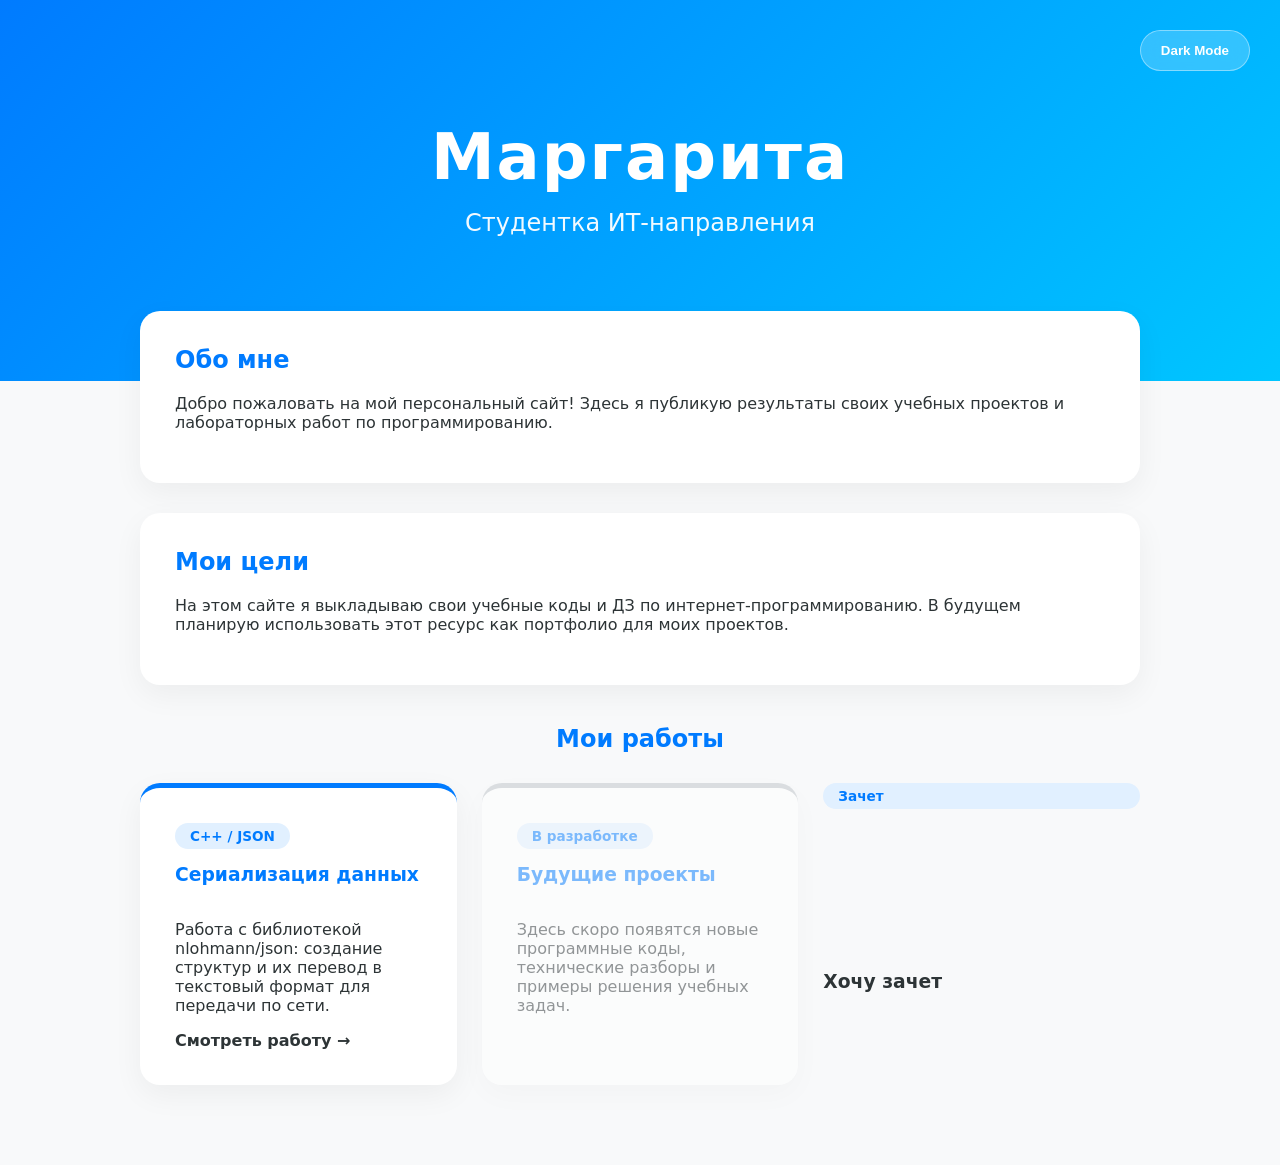
==== commit 0f18a5cf: "Update index.html" ====
--- a/index.html
+++ b/index.html
@@ -42,11 +42,15 @@
                 <h3>Будущие проекты</h3>
                 <p>Здесь скоро появятся новые программные коды, технические разборы и примеры решения учебных задач.</p>
             </div>
+            <div class="projects-grid">
+                <span class="tag">Зачет</span>
+                <h3>Хочу зачет</h3>
+            </div>
+
+            
         </div>
-        <div class="final">
-            <div class="stamp">Хочу зачет</div>
         </div>
-        <div class="final">Хочу зачет!</div>
+        
             
         </div>
     </div>
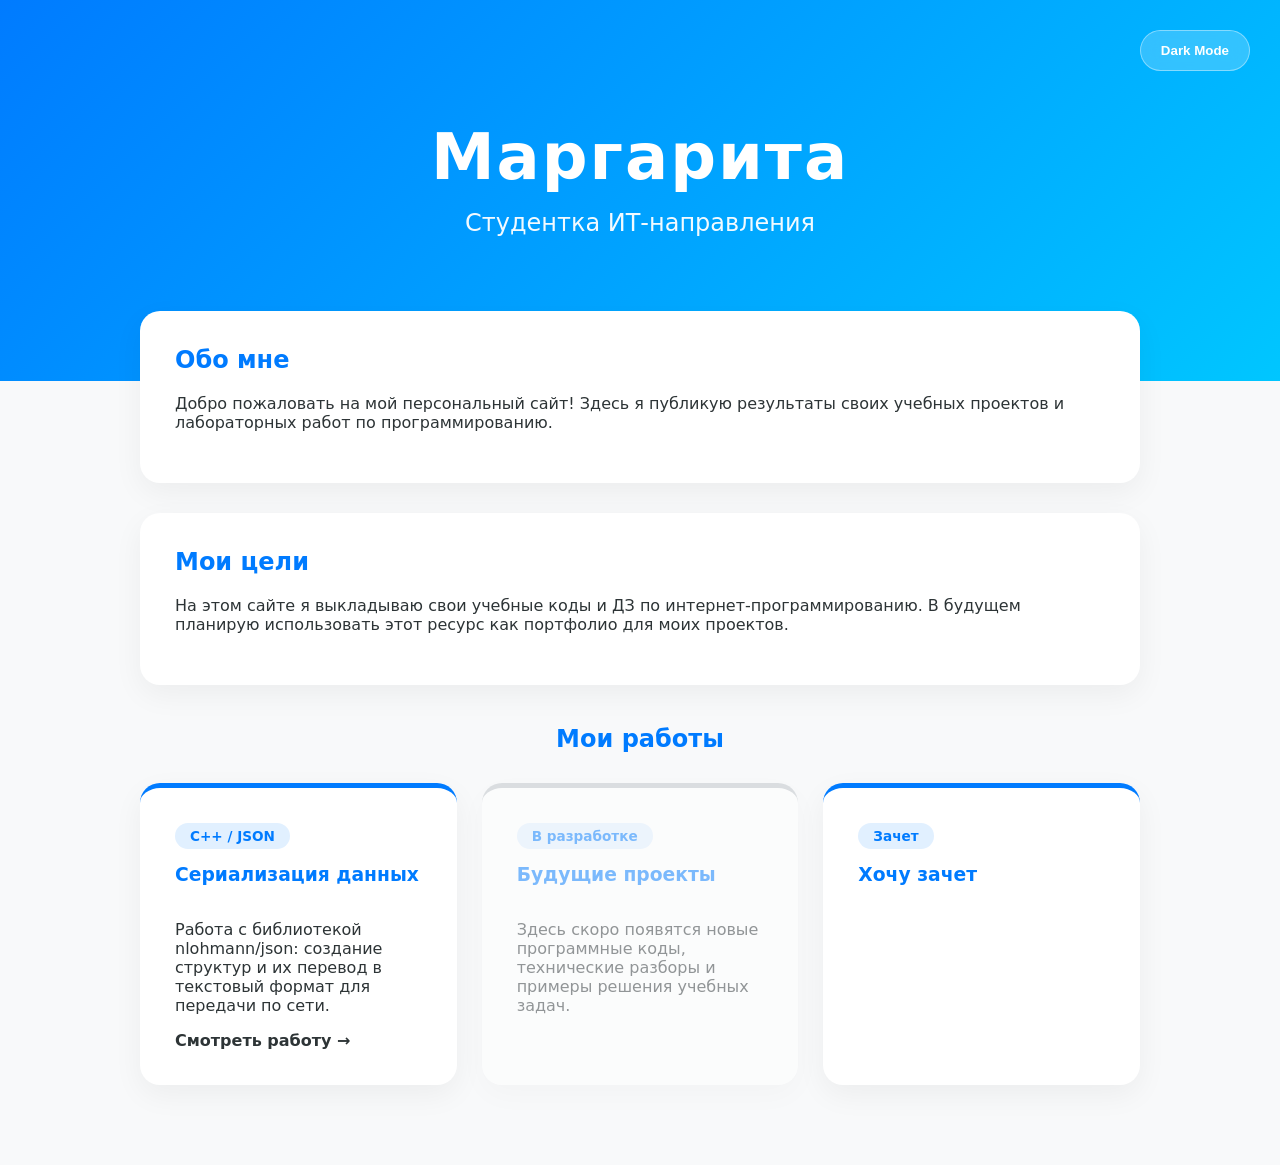
==== commit a7cecef1: "Update index.html" ====
--- a/index.html
+++ b/index.html
@@ -43,8 +43,10 @@
                 <p>Здесь скоро появятся новые программные коды, технические разборы и примеры решения учебных задач.</p>
             </div>
             <div class="projects-grid">
-                <span class="tag">Зачет</span>
-                <h3>Хочу зачет</h3>
+                <a href="json_task.html" class="project-card">
+                    <span class="tag">Зачет</span>
+                    <h3>Хочу зачет</h3>
+                </a>
             </div>
 
             
